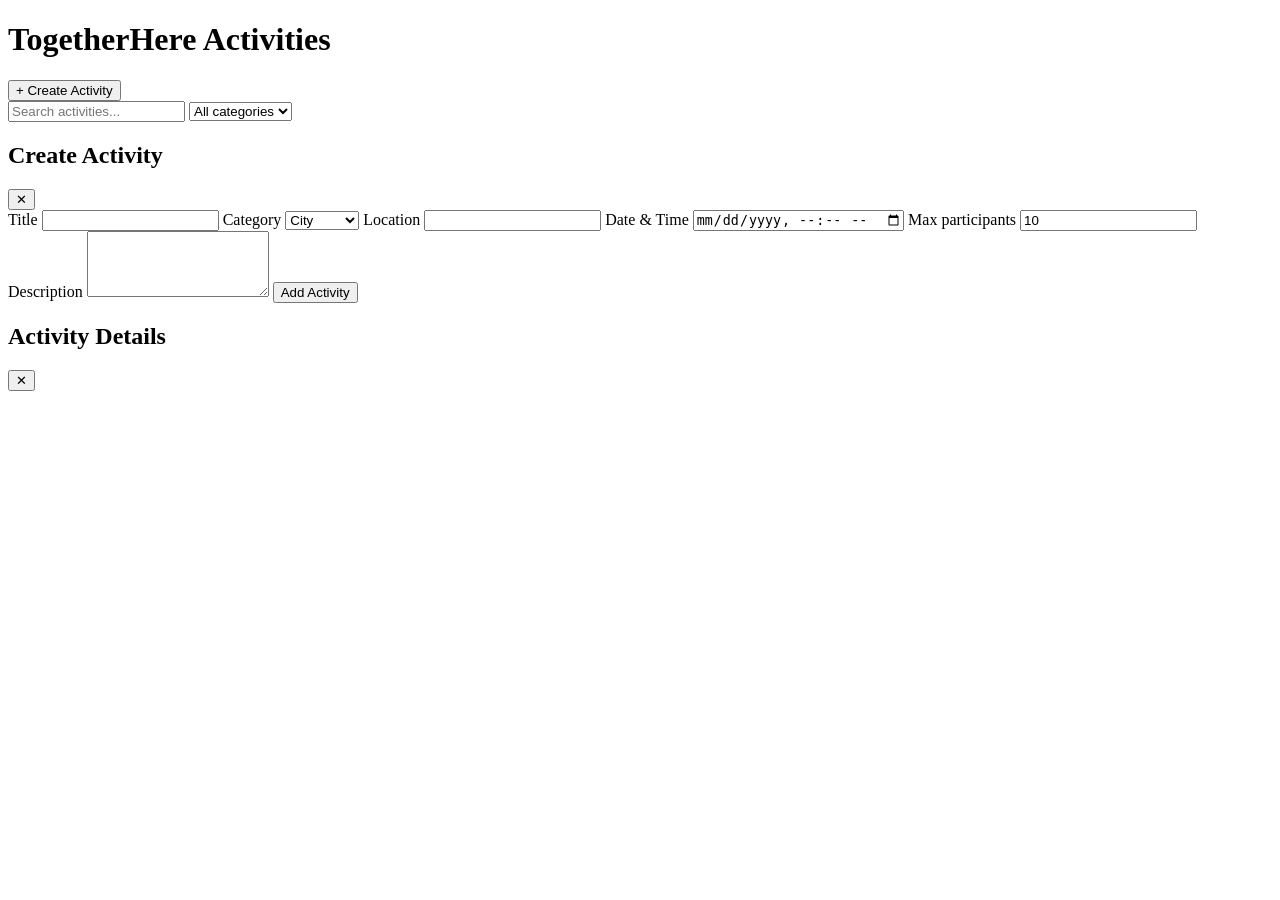
==== activities.html @ f4e17f32 "Create activities.html" ====
<!doctype html>
<html lang="en">
<head>
  <meta charset="UTF-8" />
  <meta name="viewport" content="width=device-width, initial-scale=1.0" />
  <title>TogetherHere — Activities</title>
  <link rel="stylesheet" href="./activities.css" />
</head>
<body>
  <header class="topbar">
    <h1>TogetherHere Activities</h1>
    <button id="openCreateBtn" class="btn btn-primary">+ Create Activity</button>
  </header>

  <main class="container">
    <section class="controls">
      <input id="searchInput" type="text" placeholder="Search activities..." />
      <select id="categoryFilter">
        <option value="all">All categories</option>
        <option value="city">City</option>
        <option value="sports">Sports</option>
        <option value="learning">Learning</option>
        <option value="social">Social</option>
      </select>
    </section>

    <section id="activityGrid" class="grid" aria-live="polite"></section>
  </main>

  <!-- Create Activity Modal -->
  <div id="createModal" class="modal-backdrop hidden" role="dialog" aria-modal="true" aria-labelledby="createTitle">
    <div class="modal">
      <div class="modal-header">
        <h2 id="createTitle">Create Activity</h2>
        <button id="closeCreateBtn" class="icon-btn" aria-label="Close">✕</button>
      </div>

      <form id="createForm" class="form">
        <label>Title <input name="title" required minlength="3" /></label>
        <label>Category
          <select name="category" required>
            <option value="city">City</option>
            <option value="sports">Sports</option>
            <option value="learning">Learning</option>
            <option value="social">Social</option>
          </select>
        </label>
        <label>Location <input name="location" required /></label>
        <label>Date & Time <input name="datetime" type="datetime-local" required /></label>
        <label>Max participants <input name="capacity" type="number" min="2" value="10" required /></label>
        <label>Description
          <textarea name="description" rows="4" required minlength="20"></textarea>
        </label>
        <button class="btn btn-primary" type="submit">Add Activity</button>
      </form>
    </div>
  </div>

  <!-- Details Modal -->
  <div id="detailsModal" class="modal-backdrop hidden" role="dialog" aria-modal="true" aria-labelledby="detailsTitle">
    <div class="modal">
      <div class="modal-header">
        <h2 id="detailsTitle">Activity Details</h2>
        <button id="closeDetailsBtn" class="icon-btn" aria-label="Close">✕</button>
      </div>
      <div id="detailsContent"></div>
    </div>
  </div>

  <!-- Toast -->
  <div id="toast" class="toast hidden" role="status" aria-live="polite"></div>

  <script src="./activities.js"></script>
</body>
</html>
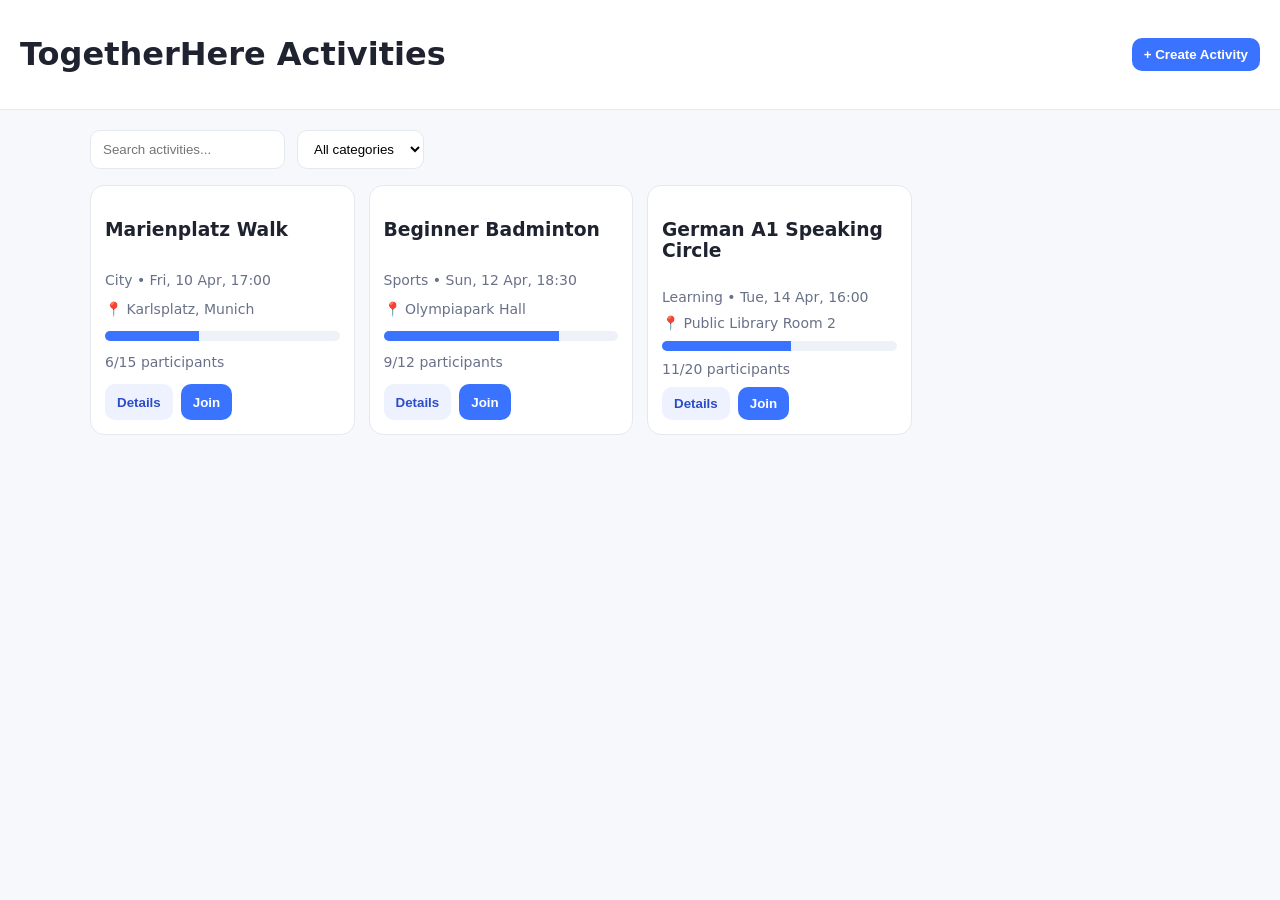
==== commit 601bf6fb: "Improve activities page accessibility and resilience" ====
--- a/activities.html
+++ b/activities.html
@@ -14,7 +14,9 @@
 
   <main class="container">
     <section class="controls">
+      <label class="sr-only" for="searchInput">Search activities</label>
       <input id="searchInput" type="text" placeholder="Search activities..." />
+      <label class="sr-only" for="categoryFilter">Filter by category</label>
       <select id="categoryFilter">
         <option value="all">All categories</option>
         <option value="city">City</option>
@@ -35,7 +37,7 @@
         <button id="closeCreateBtn" class="icon-btn" aria-label="Close">✕</button>
       </div>
 
-      <form id="createForm" class="form">
+      <form id="createForm" class="form" novalidate>
         <label>Title <input name="title" required minlength="3" /></label>
         <label>Category
           <select name="category" required>
--- a/activities.css
+++ b/activities.css
@@ -0,0 +1,162 @@
+:root {
+  --bg: #f7f8fb;
+  --card: #ffffff;
+  --text: #1f2330;
+  --muted: #697189;
+  --primary: #3a73ff;
+  --success: #1fa971;
+  --danger: #d54b4b;
+  --border: #e6e8ef;
+  --radius: 14px;
+}
+
+* { box-sizing: border-box; }
+body {
+  margin: 0;
+  font-family: Inter, system-ui, Arial, sans-serif;
+  background: var(--bg);
+  color: var(--text);
+}
+
+.topbar {
+  position: sticky;
+  top: 0;
+  z-index: 5;
+  background: white;
+  border-bottom: 1px solid var(--border);
+  padding: 14px 20px;
+  display: flex;
+  justify-content: space-between;
+  align-items: center;
+}
+
+.container {
+  width: min(1100px, 92vw);
+  margin: 20px auto 40px;
+}
+
+.controls {
+  display: flex;
+  gap: 12px;
+  margin-bottom: 16px;
+}
+.controls input, .controls select {
+  padding: 10px 12px;
+  border-radius: 10px;
+  border: 1px solid var(--border);
+  background: white;
+}
+
+.grid {
+  display: grid;
+  gap: 14px;
+  grid-template-columns: repeat(auto-fill, minmax(260px, 1fr));
+}
+
+.card {
+  background: var(--card);
+  border: 1px solid var(--border);
+  border-radius: var(--radius);
+  padding: 14px;
+  display: grid;
+  gap: 10px;
+}
+
+.meta { color: var(--muted); font-size: 14px; }
+.progress-wrap {
+  height: 10px;
+  background: #eef1f8;
+  border-radius: 999px;
+  overflow: hidden;
+}
+.progress {
+  height: 100%;
+  background: var(--primary);
+  width: 0%;
+  transition: width 220ms ease;
+}
+
+.actions {
+  display: flex;
+  gap: 8px;
+  flex-wrap: wrap;
+}
+
+.btn {
+  border: none;
+  border-radius: 10px;
+  padding: 9px 12px;
+  font-weight: 600;
+  cursor: pointer;
+}
+.btn:focus-visible,
+.icon-btn:focus-visible,
+input:focus-visible,
+select:focus-visible,
+textarea:focus-visible {
+  outline: 3px solid #9bb7ff;
+  outline-offset: 1px;
+}
+.btn-primary { background: var(--primary); color: white; }
+.btn-secondary { background: #eef2ff; color: #2d4cc8; }
+.btn-danger { background: #ffecef; color: var(--danger); }
+
+.icon-btn {
+  border: 1px solid var(--border);
+  background: white;
+  border-radius: 8px;
+  cursor: pointer;
+  padding: 4px 8px;
+}
+
+.modal-backdrop {
+  position: fixed; inset: 0;
+  background: rgba(15,20,40,0.42);
+  display: grid;
+  place-items: center;
+  z-index: 20;
+}
+.modal {
+  width: min(560px, 92vw);
+  max-height: 88vh;
+  overflow: auto;
+  background: white;
+  border-radius: var(--radius);
+  border: 1px solid var(--border);
+  padding: 14px;
+}
+.modal-header {
+  display: flex; justify-content: space-between; align-items: center;
+}
+.form { display: grid; gap: 10px; }
+.form input, .form select, .form textarea {
+  width: 100%;
+  margin-top: 4px;
+  padding: 10px;
+  border: 1px solid var(--border);
+  border-radius: 10px;
+}
+
+.toast {
+  position: fixed;
+  right: 16px;
+  bottom: 16px;
+  background: #1f2330;
+  color: white;
+  padding: 10px 14px;
+  border-radius: 10px;
+  z-index: 40;
+}
+.hidden { display: none !important; }
+
+.sr-only {
+  position: absolute;
+  width: 1px;
+  height: 1px;
+  padding: 0;
+  margin: -1px;
+  overflow: hidden;
+  clip: rect(0, 0, 0, 0);
+  white-space: nowrap;
+  border: 0;
+}
